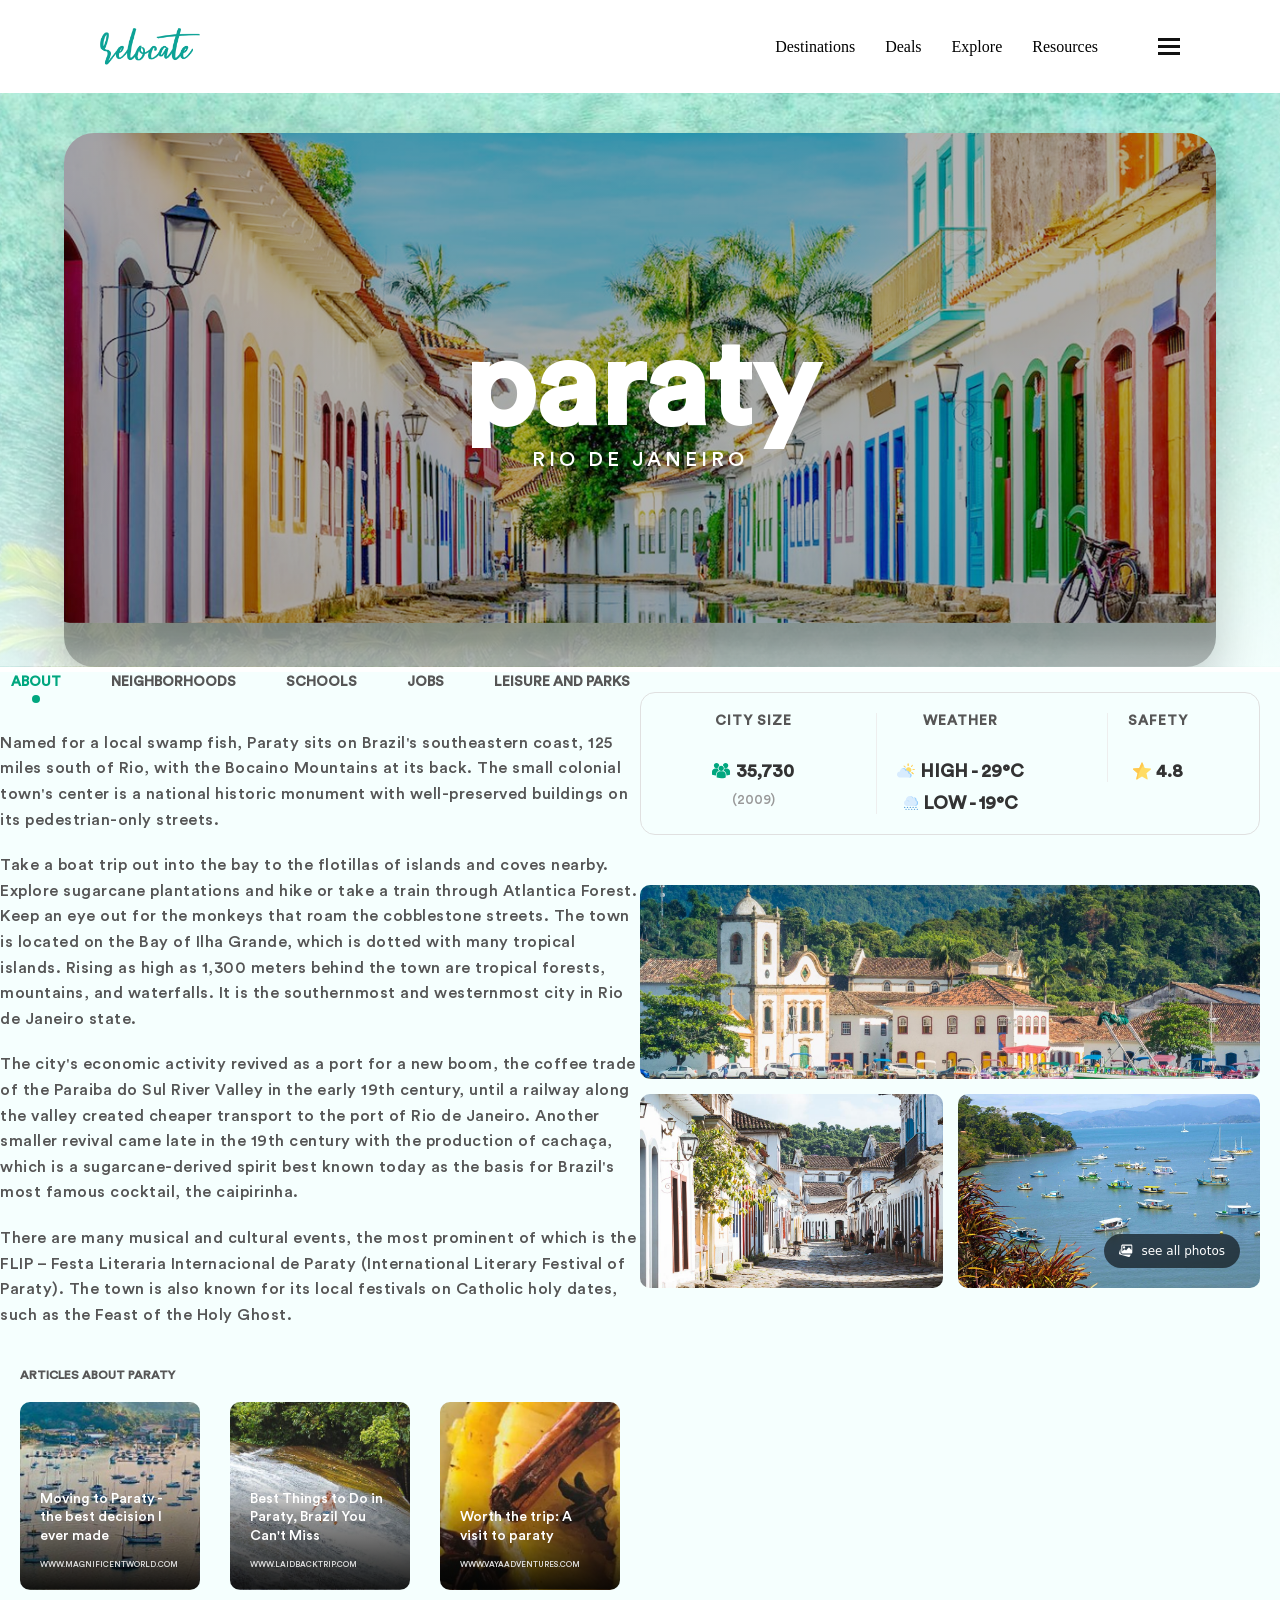
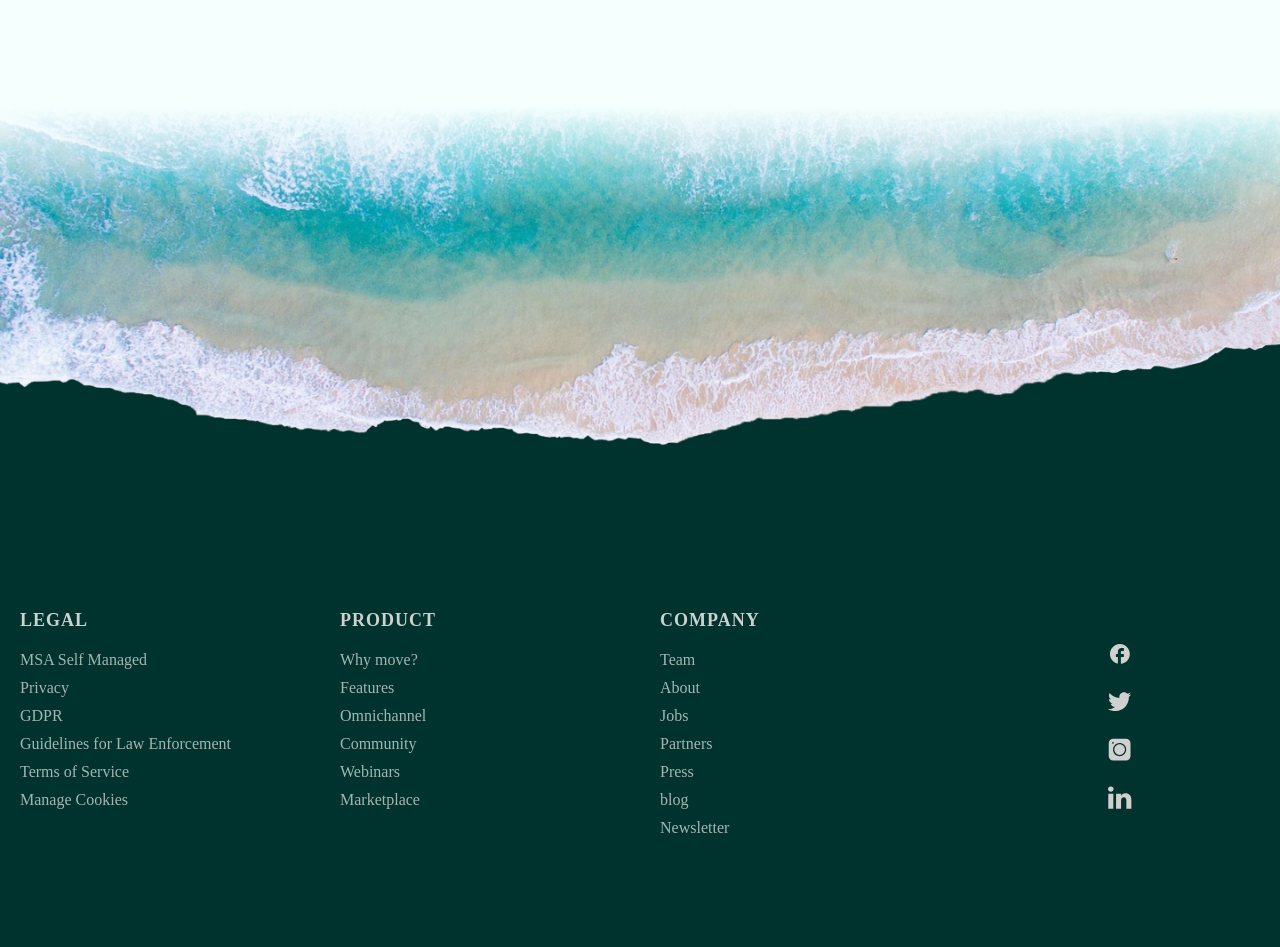
==== destination.html @ e30c6018 "complete hero-paraty section" ====
<!doctype html>
<html lang="en">
  <head>
    <meta charset="UTF-8" />
    <meta name="viewport" content="width=device-width, initial-scale=1.0" />
    <title>destination | Paraty</title>

    <link rel="stylesheet" href="common.css" />
    <link rel="stylesheet" href="style-destination.css" />
  </head>

  <body>
    <header class="main-header">
      <img
        src="assets/icons/relocate.png"
        alt="logo"
        class="main-header__logo"
      />

      <div class="header__nav-wrapper">
        <nav class="nav">
          <ul class="nav__list">
            <li class="nav__item">
              <a href="#" class="nav__link">Destinations</a>
            </li>
            <li class="nav__item"><a href="#" class="nav__link">Deals</a></li>
            <li class="nav__item"><a href="#" class="nav__link">Explore</a></li>
            <li class="nav__item">
              <a href="#" class="nav__link">Resources</a>
            </li>
          </ul>
        </nav>

        <button class="header__toggle" aria-label="toggle menue">
          <span class="header__toggle-bar"></span>
          <span class="header__toggle-bar"></span>
          <span class="header__toggle-bar"></span>
        </button>
      </div>
    </header>

    <main>
      <section class="hero">
        <div class="hero-banner">
          <div class="hero-content">
            <h1 class="hero-content__h1">paraty</h1>
            <p class="hero-content__p">rio de janeiro</p>
          </div>
        </div>
      </section>

      <section class="about">
        <div class="about-content">
          <nav class="about-content__header">
            <ul>
              <li>
                <a href="destination.html" class="tabs__link tabs__link--active"
                  >about</a
                >
              </li>
              <li><a href="#" class="tabs__link">neighborhoods</a></li>
              <li><a href="#" class="tabs__link">schools</a></li>
              <li><a href="#" class="tabs__link">jobs</a></li>
              <li><a href="#" class="tabs__link">Leisure and parks</a></li>
            </ul>
          </nav>

          <div class="about-content__desc">
            <p class="about-content__desc-txt">
              Named for a local swamp fish, Paraty sits on Brazil's southeastern
              coast, 125 miles south of Rio, with the Bocaino Mountains at its
              back. The small colonial town's center is a national historic
              monument with well-preserved buildings on its pedestrian-only
              streets.
            </p>

            <p class="about-content__desc-txt">
              Take a boat trip out into the bay to the flotillas of islands and
              coves nearby. Explore sugarcane plantations and hike or take a
              train through Atlantica Forest. Keep an eye out for the monkeys
              that roam the cobblestone streets. The town is located on the Bay
              of Ilha Grande, which is dotted with many tropical islands. Rising
              as high as 1,300 meters behind the town are tropical forests,
              mountains, and waterfalls. It is the southernmost and westernmost
              city in Rio de Janeiro state.
            </p>
            <p class="about-content__desc-txt">
              The city's economic activity revived as a port for a new boom, the
              coffee trade of the Paraiba do Sul River Valley in the early 19th
              century, until a railway along the valley created cheaper
              transport to the port of Rio de Janeiro. Another smaller revival
              came late in the 19th century with the production of cachaça,
              which is a sugarcane-derived spirit best known today as the basis
              for Brazil's most famous cocktail, the caipirinha.
            </p>
            <p class="about-content__desc-txt">
              There are many musical and cultural events, the most prominent of
              which is the FLIP – Festa Literaria Internacional de Paraty
              (International Literary Festival of Paraty). The town is also
              known for its local festivals on Catholic holy dates, such as the
              Feast of the Holy Ghost.
            </p>
          </div>

          <div class="article__card">
            <h3 class="article__card__title">articles about paraty</h3>

            <div class="article__card__items">
              <div class="article__card__item article__card--first">
                <div class="article__card__item__content">
                  <h2>Moving to Paraty - the best decision I ever made</h2>
                  <h4>www.magnificentworld.com</h4>
                </div>
              </div>
              <div class="article__card__item article__card--second">
                <div class="article__card__item__content">
                  <h2>Best Things to Do in Paraty, Brazil You Can't Miss</h2>
                  <h4>www.laidbacktrip.com</h4>
                </div>
              </div>
              <div class="article__card__item article__card--third">
                <div class="article__card__item__content">
                  <h2>Worth the trip: A visit to paraty</h2>
                  <h4>www.vayaadventures.com</h4>
                </div>
              </div>
            </div>
          </div>
        </div>

        <div class="about-data">
          <div class="about-data__info">
            <!-- بخش اول: ظرفیت شهر -->
            <div class="info-item">
              <h4 class="info-title">CITY SIZE</h4>
              <div class="info-content">
                <div class="info-content__item">
                  <img
                    src="assets/icons/multiple-users-silhouette 1.svg"
                    alt=""
                  />
                  <strong>35,730</strong>
                </div>
                <p class="sub-text">(2009)</p>
              </div>
            </div>

            <!-- بخش دوم: آب و هوا -->
            <div class="info-item">
              <h4 class="info-title">WEATHER</h4>
              <div class="info-content">
                <div class="info-content__item">
                  <img src="assets/icons/Sun.svg" alt="" />
                  <strong>HIGH - 29°C</strong>
                </div>

                <div class="info-content__item">
                  <img src="assets/icons/snow.svg" alt="" />
                  <strong>LOW - 19°C</strong>
                </div>
              </div>
            </div>

            <!-- بخش سوم: امنیت -->
            <div class="info-item">
              <h4 class="info-title">SAFETY</h4>
              <div class="info-content">
                <div class="info-content__item">
                  <img src="assets/icons/star.svg" alt="" />
                  <strong>4.8</strong>
                </div>
              </div>
            </div>
          </div>

          <div class="gallery">
            <div class="gallery__item gallery__item--first">
              <img src="assets/images/Rectangle 20.png" alt="destinations" />
            </div>

            <div class="gallery__item gallery__item--second">
              <img src="assets/images/Rectangle 21.png" alt="street view" />
            </div>

            <div class="gallery__item gallery__item--third">
              <img src="assets/images/Rectangle 22.png" alt="sea view" />
              <button class="overlay-btn">
                <img src="assets/icons/pictures.svg" alt="" />
                see all photos
              </button>
            </div>
          </div>
        </div>
      </section>
    </main>

    <footer class="main-footer">
      <img
        src="assets/images/beach.png"
        alt=""
        class="main-footer__beach-img"
      />

      <div class="footer-links-container">
        <div class="footer-links-container__column">
          <h3>legal</h3>

          <ul>
            <li><a href="#">MSA Self Managed</a></li>
            <li><a href="#">Privacy</a></li>
            <li><a href="#">GDPR</a></li>
            <li><a href="#">Guidelines for Law Enforcement</a></li>
            <li><a href="#">Terms of Service</a></li>
            <li><a href="#">Manage Cookies</a></li>
          </ul>
        </div>
        <div class="footer-links-container__column">
          <h3>product</h3>

          <ul>
            <li><a href="#">Why move?</a></li>
            <li><a href="#">Features</a></li>
            <li><a href="#">Omnichannel</a></li>
            <li><a href="#">Community</a></li>
            <li><a href="#">Webinars</a></li>
            <li><a href="#">Marketplace</a></li>
          </ul>
        </div>

        <div class="footer-links-container__column">
          <h3>company</h3>

          <ul>
            <li><a href="">Team</a></li>
            <li>
              <a
                href="
              "
                >About</a
              >
            </li>
            <li><a href="">Jobs</a></li>
            <li><a href="">Partners</a></li>
            <li><a href="">Press</a></li>
            <li><a href="">blog</a></li>
            <li><a href="">Newsletter</a></li>
          </ul>
        </div>

        <div class="footer-links-container__column social-column">
          <a href="#"><img src="assets/icons/facebook.svg" alt="facebook" /></a>
          <a href="#"><img src="assets/icons/twitter.svg" alt="twitter" /></a>
          <a href="#"
            ><img src="assets/icons/instagram 1.svg" alt="instagram"
          /></a>
          <a href="#"><img src="assets/icons/linkedin.svg" alt="linkedin" /></a>
        </div>
      </div>
    </footer>
  </body>
</html>
---- common.css ----
@font-face {
  src: url("fonts/allison-script/Allison_Script.otf");
  font-family: "allison-script";
}

@font-face {
  src: url("fonts/Circular-Std-Font/circular-std-medium-500.ttf");
  font-family: "circular-std";
}

@font-face {
  src: url(fonts/Allison/Allison-Regular.ttf) format("truetype");
  font-family: "allison";
  font-weight: 100 900;
  font-style: normal;
  font-display: swap;
}

:root {
  --color-primary-yellow: #ffc700;
  --color-primary-white: #f5fffe;
  --color-primary: #41d6c7;
  --color-light-blue: #cbe7e4;
  --color-black: #000;
  --color-white: #fff;

  --color-light-gray: #f4f4f4;
  --color-dark-gray: #565656;

  --font-family-primary: "Circular Std", sans-serif;
}

* {
  padding: 0;
  margin: 0;
  box-sizing: border-box;
}

/*header*/
.header__nav-wrapper {
  display: flex;
  align-items: center;
  justify-content: space-between;
  gap: 60px;
}

.main-header {
  /* position: absolute; */
  display: flex;
  align-items: center;
  justify-content: space-between;
  padding: 28px 100px;
  z-index: 10;
}

.main-header__logo {
  width: 100px;
}

.nav__list {
  display: flex;
  list-style: none;
  gap: 30px;
}

.nav__link {
  font-family: "dancing script";
  text-decoration: none;
  color: var(--color-black);
}

.header__toggle {
  background: none;
  border: none;
  cursor: pointer;
  display: flex;
  flex-direction: column;
  gap: 4px;
}

.header__toggle-bar {
  width: 22px;
  height: 3px;
  background-color: #111;
}

/*footer*/
.main-footer {
  background-color: #00332d;
  position: relative;
  padding-top: 300px;
  color: var(--color-white);
  overflow: hidden;
}

.main-footer::before {
  content: "";
  position: absolute;
  top: 0;
  left: 0;
  width: 100%;
  height: 200px;
  background: linear-gradient(
    to bottom,
    #f5fffe 0%,
    #f5fffe 48%,
    rgba(255, 255, 255, 0) 100%
  );
  pointer-events: none;
  z-index: 2;
}

.main-footer__beach-img {
  position: absolute;
  top: 0;
  left: 0;
  width: 100%;
  z-index: 1;
}

.footer-links-container {
  /* display: flex;
  align-items: center;
  justify-content: space-between;
  padding: 0 50px 50px 50px; */

  margin-top: 200px;
  position: relative;
  z-index: 2;
  display: grid;
  grid-template-columns: repeat(4, 1fr);
  padding: 100px 20px;
  gap: 40px;
}

.footer-links-container__column h3 {
  font-size: 18px;
  font-weight: 700;
  margin-bottom: 20px;
  color: #d0d0d0;
  font-family: circular std;
  letter-spacing: 1px;
  text-transform: uppercase;
}

.footer-links-container__column ul {
  list-style: none;
  padding: 0;
}

.footer-links-container__column li {
  margin-bottom: 10px;
  font-size: 14px;
  opacity: 0.8;
}

.footer-links-container__column ul li a {
  color: var(--color-white);
  font-family: circular std;
  text-decoration: none;
  font-size: 16px;
  font-weight: 500;
  opacity: 0.8;
  transition: opacity 0.3s;
  cursor: pointer;
}

.footer-links-container__column ul li a:hover {
  opacity: 1;
}

.social-column {
  /* position: absolute;
  right: 20px;
  bottom: 40px;
  gap: 15px; */

  display: flex;
  flex-direction: column;
  justify-content: center;
  align-items: center;
  gap: 20px;
}

.social-column img {
  width: 24px;
  height: 24px;
}
---- style-destination.css ----
@font-face {
  src: url("fonts/allison-script/Allison_Script.otf");
  font-family: "allison-script";
}

@font-face {
  src: url("fonts/Circular-Std-Font/circular-std-medium-500.ttf");
  font-family: "circular-std";
}

@font-face {
  src: url(fonts/Allison/Allison-Regular.ttf) format("truetype");
  font-family: "allison";
  font-weight: 100 900;
  font-style: normal;
  font-display: swap;
}

:root {
  --color-primary-yellow: #ffc700;
  --color-primary-white: #f5fffe;
  --color-primary: #41d6c7;
  --color-secondary: #00a77f;
  --color-light-blue: #cbe7e4;
  --color-black: #000;
  --color-white: #fff;

  --color-light-gray: #f4f4f4;
  --color-dark-gray: #565656;

  --font-family-primary: "Circular-Std", sans-serif;
}

* {
  padding: 0;
  margin: 0;
  box-sizing: border-box;
}

.hero {
  width: 100%;
  background-image:
    linear-gradient(
      to top,
      rgba(245, 255, 254, 0.9) 0%,
      rgba(245, 255, 254, 0.4) 60%,
      rgba(255, 255, 255, 0) 100%
    ),
    url(assets/images/background.png);
  background-position: center;
  background-size: cover;

  display: flex;
  justify-content: center;
  align-items: center;
  overflow: hidden;
}

.hero-banner {
  position: relative;
  width: 90%;
  max-width: 1300px;
  padding-top: 41.7%;
  margin-top: 40px;

  border-radius: 30px;
  overflow: hidden;

  background-image:
    linear-gradient(rgba(0, 0, 0, 0.3), rgba(0, 0, 0, 0.3)),
    url(assets/images/paraty2.png);
  background-size: cover;
  background-position: center;

  display: flex;
  flex-direction: column;
  justify-content: center;
  align-items: center;
  text-align: center;

  box-shadow: 0 20px 50px rgba(0, 0, 0, 0.2);
}

.hero-content {
  color: var(--color-white);
  position: absolute;
  top: 50%;
  left: 50%;
  transform: translate(-50%, -50%);
  text-align: center;
  width: 100%;
  font-family: var(--font-family-primary);
}

.hero-content__h1 {
  font-size: 120px;
  font-weight: 700;
  line-height: 1;
}

.hero-content__p {
  font-size: 20px;
  text-transform: uppercase;
  letter-spacing: 4px;
}

.about {
  display: grid;
  grid-template-columns: 1fr 1fr;
  background-color: var(--color-primary-white);
  margin-top: 5px;
}

.about-content {
  display: flex;
  flex-direction: column;
  align-items: center;
  justify-content: center;
}

.about-content__header {
  display: flex;
  align-items: center;
  justify-content: center;
  font-family: var(--font-family-primary);
}

.about-content__header ul {
  display: flex;
  align-items: center;

  list-style: none;
  gap: 50px;
}

.about-content__header ul li {
  text-transform: uppercase;
}

.about-content__header ul li a {
  color: var(--color-dark-gray);
  font-size: 14px;
  text-align: left;
  text-decoration: none;
  font-weight: 700;
  transition: all 0.3s ease;
  position: relative;
}

.about-content__header .tabs__link--active {
  color: var(--color-secondary);
}

.tabs__link--active::after {
  content: "";
  position: absolute;
  bottom: -14px;
  left: 50%;
  transform: translateX(-50%);

  width: 8px;
  height: 8px;
  background-color: var(--color-secondary);
  border-radius: 50%;
}

.about-content__desc {
  max-width: 647px;
  margin-top: 40px;

  text-align: left;
}

.about-content__desc-txt {
  font-size: 16px;
  font-weight: 100;
  color: var(--color-dark-gray);
  font-family: var(--font-family-primary);
  line-height: 1.6;
  letter-spacing: 0.5px;
  margin-bottom: 20px;
}

.article__card {
  display: flex;
  flex-direction: column;
  /* align-items: flex-start; */
  font-family: var(--font-family-primary);
  padding: 20px;
}

.article__card__title {
  text-transform: uppercase;
  font-size: 12px;
  color: var(--color-dark-gray);
  font-weight: 700;
  text-align: left;
  margin-bottom: 20px;
}

.article__card__items {
  display: grid;
  grid-template-columns: 1fr 1fr 1fr;
  gap: 30px;
}

.article__card__item {
  position: relative;

  border-radius: 10px;
  overflow: hidden;
  aspect-ratio: 194/202;

  display: flex;
  flex-direction: column;
  justify-content: flex-end;

  padding: 20px;
  cursor: pointer;
  transition: transform 0.3s ease;
}

.article__card__item:hover {
  transform: translateY(-5px);
}

.article__card--first {
  background-image:
    linear-gradient(
      to top,
      rgba(0, 0, 0, 0.9) 0%,
      rgba(0, 0, 0, 0.4) 30%,
      rgba(0, 0, 0, 0) 60%
    ),
    url(assets/images/boats.png);
  background-position: center;
  background-size: cover;
}

.article__card--second {
  background-image:
    linear-gradient(
      to top,
      rgba(0, 0, 0, 0.9) 0%,
      rgba(0, 0, 0, 0.4) 40%,
      rgba(0, 0, 0, 0) 60%
    ),
    url(assets/images/second-img.png);
  background-position: center;
  background-size: cover;
}

.article__card--third {
  background-image:
    linear-gradient(
      to top,
      rgba(0, 0, 0, 0.9) 0%,
      rgba(0, 0, 0, 0.4) 30%,
      rgba(0, 0, 0, 0) 60%
    ),
    url(assets/images/third-img.png);
  background-position: center;
  background-size: cover;
}

.article__card__item__content {
  display: flex;
  flex-direction: column;
  gap: 15px;
  color: var(--color-white);
}

.article__card__item__content h2 {
  font-size: 14px;
  max-width: 160px;
  text-align: left;
  font-weight: 500;
  line-height: 1.3;
}

.article__card__item__content h4 {
  font-size: 8px;
  color: #e0e0e0;
  font-weight: 200;
  text-transform: uppercase;
}

.about-data__info {
  display: flex;
  justify-content: space-around;
  align-items: flex-start;

  border: 1px solid #e0e0e0;
  border-radius: 15px;
  padding: 20px;
  max-width: 620px;
  font-family: var(--font-family-primary);
  margin: 20px 0 50px;
}

.info-item {
  display: flex;
  flex-direction: column;
  align-items: center;
  padding: 0 20px;
}

.info-item:not(:first-child) {
  border-left: 1px solid #eee;
}

.info-title {
  color: var(--color-dark-gray);
  font-size: 14px;
  margin-bottom: 30px;
  letter-spacing: 1px;
}

.info-content {
  display: flex;
  flex-direction: column;
  align-items: center;
  gap: 10px;

  /* display: grid;
  grid-template-columns: 1fr 1fr; */
}

.info-content__item {
  display: flex;
  gap: 5px;
}

.info-content strong {
  display: block;
  font-size: 18px;
  color: #333;
}

.sub-text {
  color: #999;
  font-size: 13px;
}

.gallery {
  max-width: 620px;
  display: grid;
  grid-template-columns: repeat(2, 1fr);

  gap: 15px;
}

.gallery__item {
  position: relative;
  border-radius: 10px;
  overflow: hidden;
}

.gallery__item--first {
  grid-column: 1 / 3;

  height: 194px;
}

.gallery__item img {
  width: 100%;
  height: 100%;
  object-fit: cover;
}

.gallery__item--second {
  grid-column: 1/2;
  grid-row: 2/3;
  height: 194px;
}

.gallery__item--third {
  height: 194px;
}

.overlay-btn {
  font-family:
    system-ui,
    -apple-system,
    BlinkMacSystemFont,
    "Segoe UI",
    Roboto,
    Oxygen,
    Ubuntu,
    Cantarell,
    "Open Sans",
    "Helvetica Neue",
    sans-serif;
  position: absolute;
  bottom: 20px;
  right: 20px;
  background: rgba(0, 0, 0, 0.6);
  color: var(--color-white);
  border: none;
  padding: 10px 15px;
  border-radius: 20px;
  cursor: pointer;
  display: flex;
  align-items: center;
  gap: 8px;
  font-size: 12px;
  font-weight: 500;
  backdrop-filter: blur(5px);
}

.overlay-btn img {
  width: 14px;
}
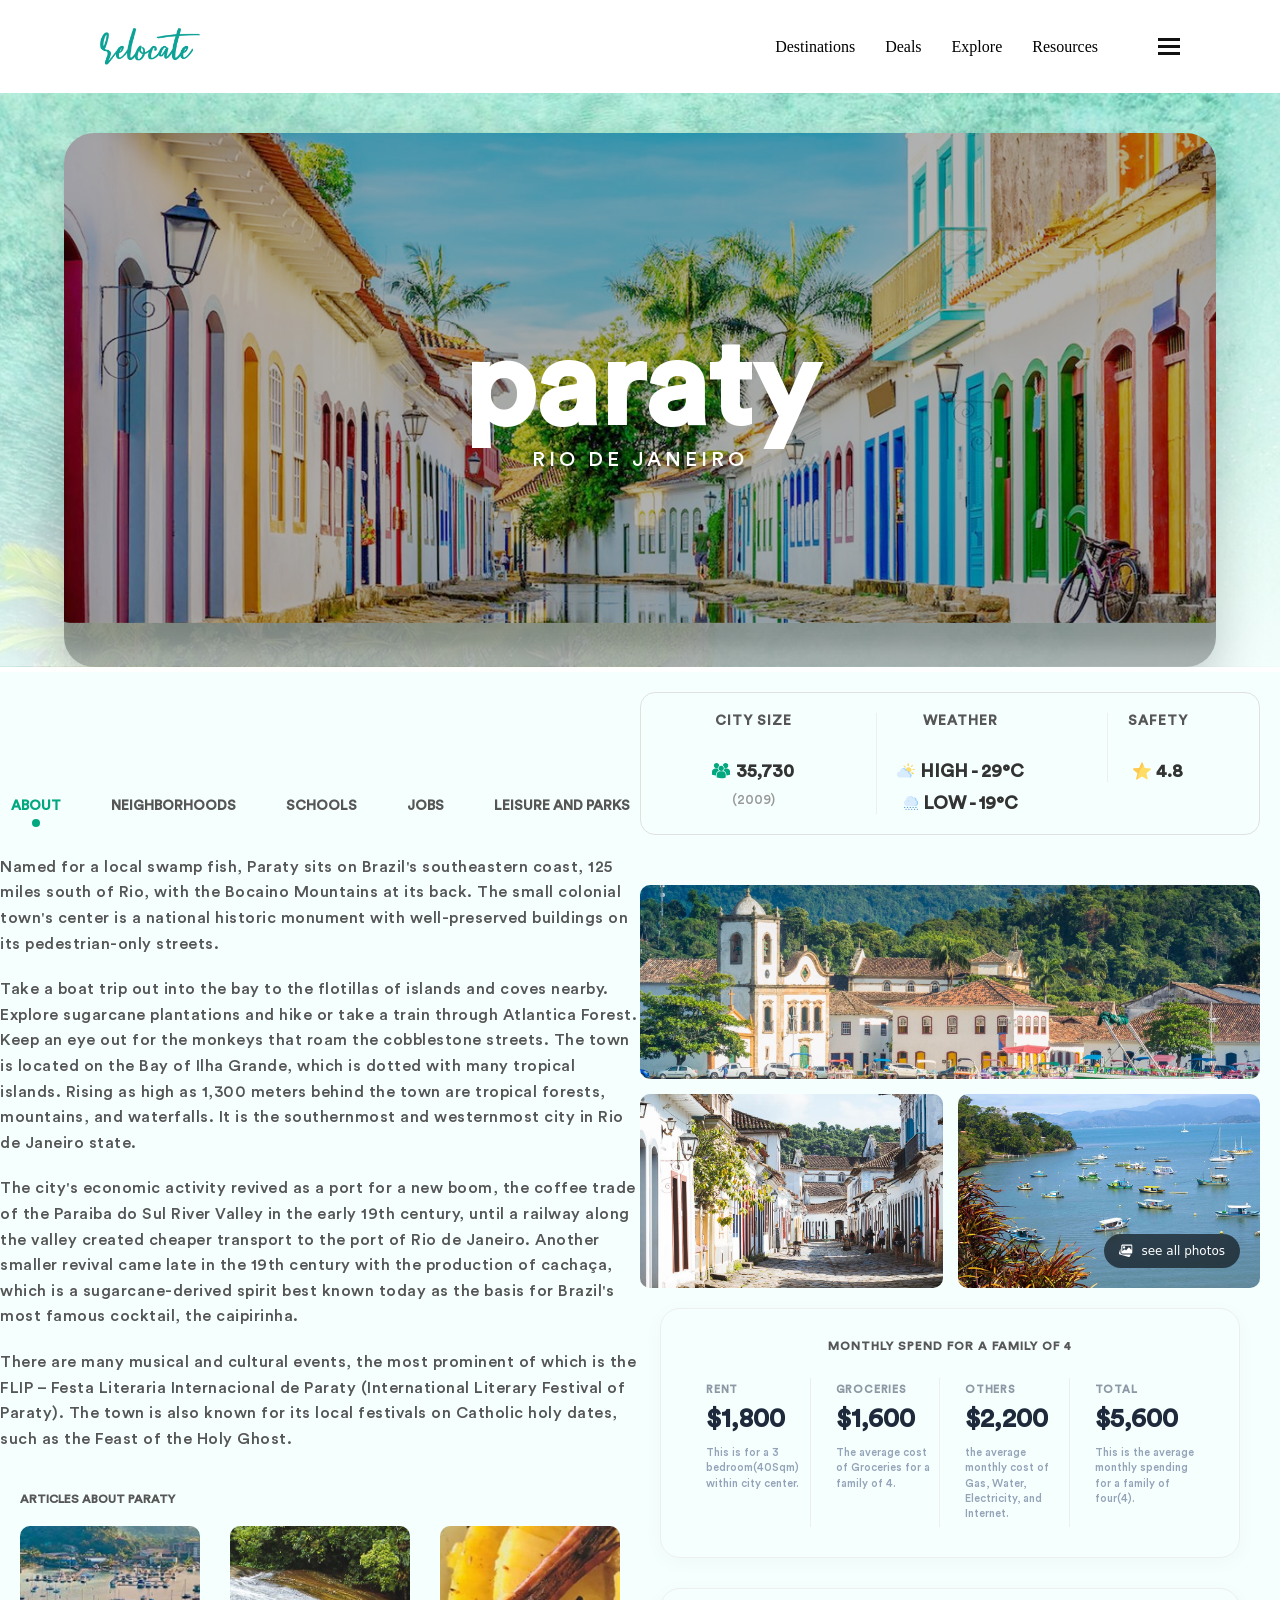
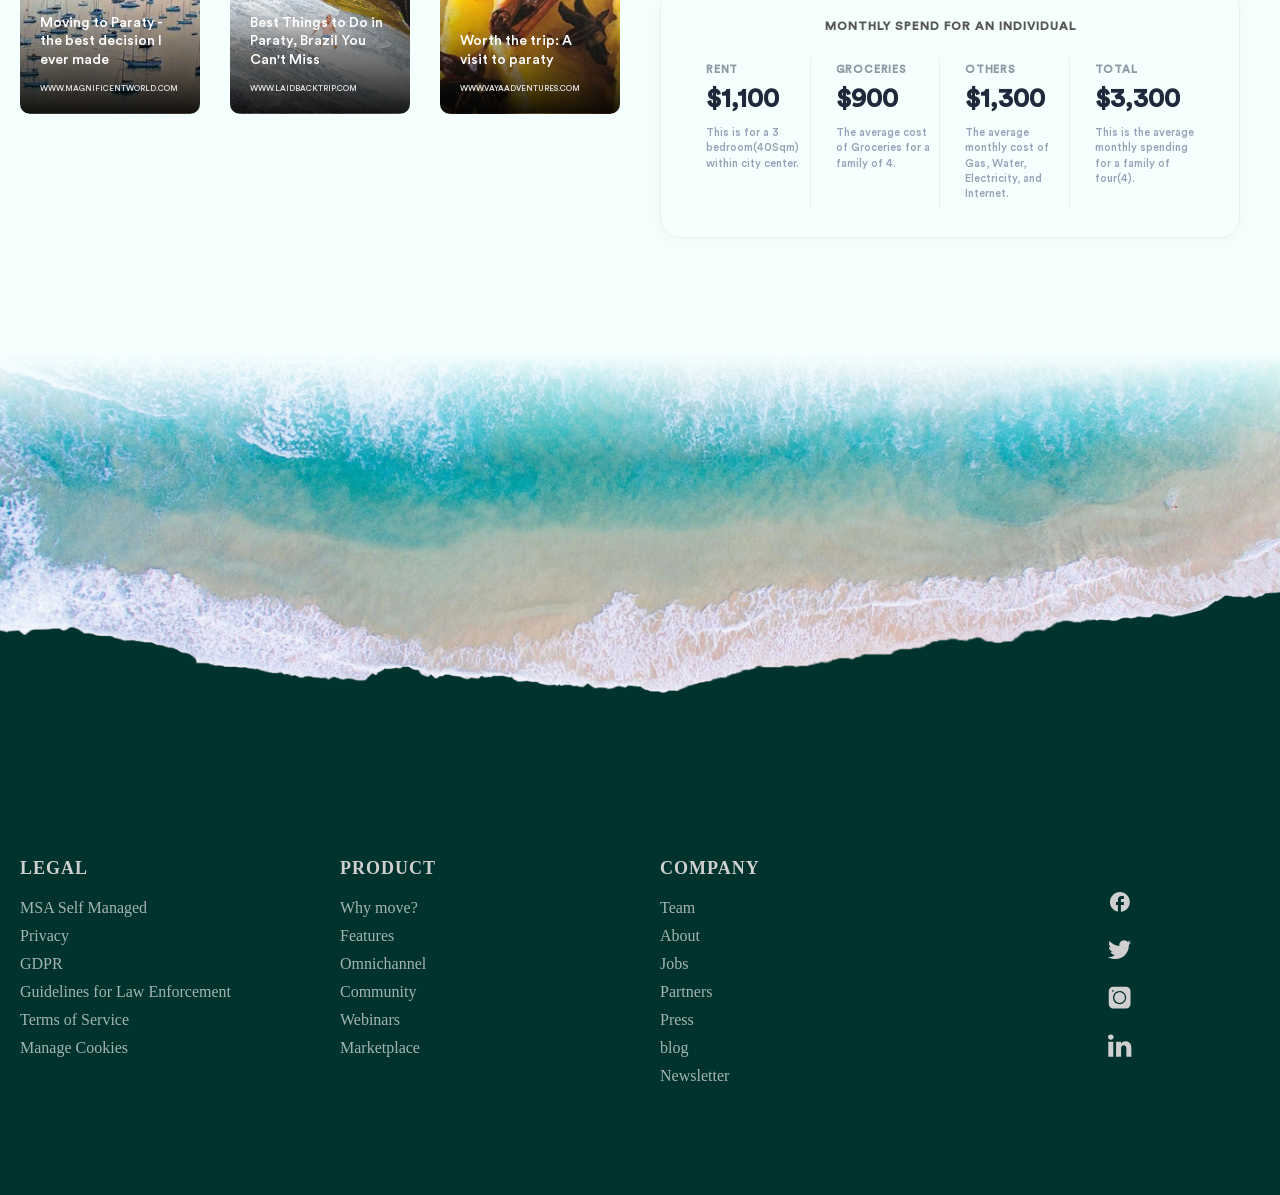
==== commit 1db0b58a: "complete spend-card section" ====
--- a/destination.html
+++ b/destination.html
@@ -190,8 +190,99 @@
               </button>
             </div>
           </div>
-        </div>
-      </section>
+          <section class="spend-section">
+          <!-- کارت اول: خانواده ۴ نفره -->
+          <div class="spend-card">
+            <h3 class="spend-card__title">MONTHLY SPEND FOR A FAMILY OF 4</h3>
+
+            <div class="spend-card__grid">
+              <!-- ستون ۱ -->
+              <div class="spend-card__item">
+                <span class="spend-card__label">RENT</span>
+                <span class="spend-card__amount">$1,800</span>
+                <p class="spend-card__desc">
+                  This is for a 3 bedroom(40Sqm) within city center.
+                </p>
+              </div>
+
+              <!-- ستون ۲ -->
+              <div class="spend-card__item">
+                <span class="spend-card__label">GROCERIES</span>
+                <span class="spend-card__amount">$1,600</span>
+                <p class="spend-card__desc">
+                  The average cost of Groceries for a family of 4.
+                </p>
+              </div>
+
+              <!-- ستون ۳ -->
+              <div class="spend-card__item">
+                <span class="spend-card__label">OTHERS</span>
+                <span class="spend-card__amount">$2,200</span>
+                <p class="spend-card__desc">
+                  the average monthly cost of Gas, Water, Electricity, and
+                  Internet.
+                </p>
+              </div>
+
+              <!-- ستون ۴ -->
+              <div class="spend-card__item">
+                <span class="spend-card__label">TOTAL</span>
+                <span class="spend-card__amount">$5,600</span>
+                <p class="spend-card__desc">
+                  This is the average monthly spending for a family of four(4).
+                </p>
+              </div>
+            </div>
+          </div>
+
+          <!-- کارت دوم: فرد مجرد -->
+          <div class="spend-card">
+            <h3 class="spend-card__title">MONTHLY SPEND FOR AN INDIVIDUAL</h3>
+
+            <div class="spend-card__grid">
+              <!-- ستون ۱ -->
+              <div class="spend-card__item">
+                <span class="spend-card__label">RENT</span>
+                <span class="spend-card__amount">$1,100</span>
+                <p class="spend-card__desc">
+                  This is for a 3 bedroom(40Sqm) within city center.
+                </p>
+              </div>
+
+              <!-- ستون ۲ -->
+              <div class="spend-card__item">
+                <span class="spend-card__label">GROCERIES</span>
+                <span class="spend-card__amount">$900</span>
+                <p class="spend-card__desc">
+                  The average cost of Groceries for a family of 4.
+                </p>
+              </div>
+
+              <!-- ستون ۳ -->
+              <div class="spend-card__item">
+                <span class="spend-card__label">OTHERS</span>
+                <span class="spend-card__amount">$1,300</span>
+                <p class="spend-card__desc">
+                  The average monthly cost of Gas, Water, Electricity, and
+                  Internet.
+                </p>
+              </div>
+
+              <!-- ستون ۴ -->
+              <div class="spend-card__item">
+                <span class="spend-card__label">TOTAL</span>
+                <span class="spend-card__amount">$3,300</span>
+                <p class="spend-card__desc">
+                  This is the average monthly spending for a family of four(4).
+                </p>
+              </div>
+            </div>
+          </div>
+        </section>
+      
+        </div>
+
+        
     </main>
 
     <footer class="main-footer">
--- a/style-destination.css
+++ b/style-destination.css
@@ -411,3 +411,69 @@
 .overlay-btn img {
   width: 14px;
 }
+
+.spend-section {
+  display: flex;
+  flex-direction: column;
+  gap: 30px;
+  max-width: 620px;
+  padding: 20px;
+  font-family: var(--font-family-primary);
+}
+
+.spend-card {
+  border-radius: 20px;
+  padding: 30px 40px;
+  border: 1px solid #eee;
+  box-shadow: 0 4px 20px rgba(0, 0, 0, 0.03);
+}
+
+.spend-card__title {
+  font-size: 12px;
+  font-weight: 700;
+  color: var(--color-dark-gray);
+  letter-spacing: 1px;
+  text-transform: uppercase;
+
+  margin-bottom: 25px;
+  text-align: center;
+}
+
+/* شبکه ۴ ستونه داخل کارت */
+.spend-card__grid {
+  display: grid;
+  grid-template-columns: repeat(4, 1fr);
+  gap: 20px;
+}
+
+.spend-card__item {
+  display: flex;
+  flex-direction: column;
+  align-items: flex-start;
+  padding: 5px;
+}
+
+.spend-card__item:not(:last-child) {
+  border-right: 1px solid #eee;
+}
+
+.spend-card__label {
+  font-size: 11px;
+  font-weight: 700;
+  color: #8c98a4;
+  letter-spacing: 0.8px;
+  margin-bottom: 8px;
+}
+
+.spend-card__amount {
+  font-size: 26px;
+  font-weight: 800;
+  color: #1e293b;
+  margin-bottom: 10px;
+}
+
+.spend-card__desc {
+  font-size: 11px;
+  color: #94a3b8;
+  line-height: 1.4;
+}
